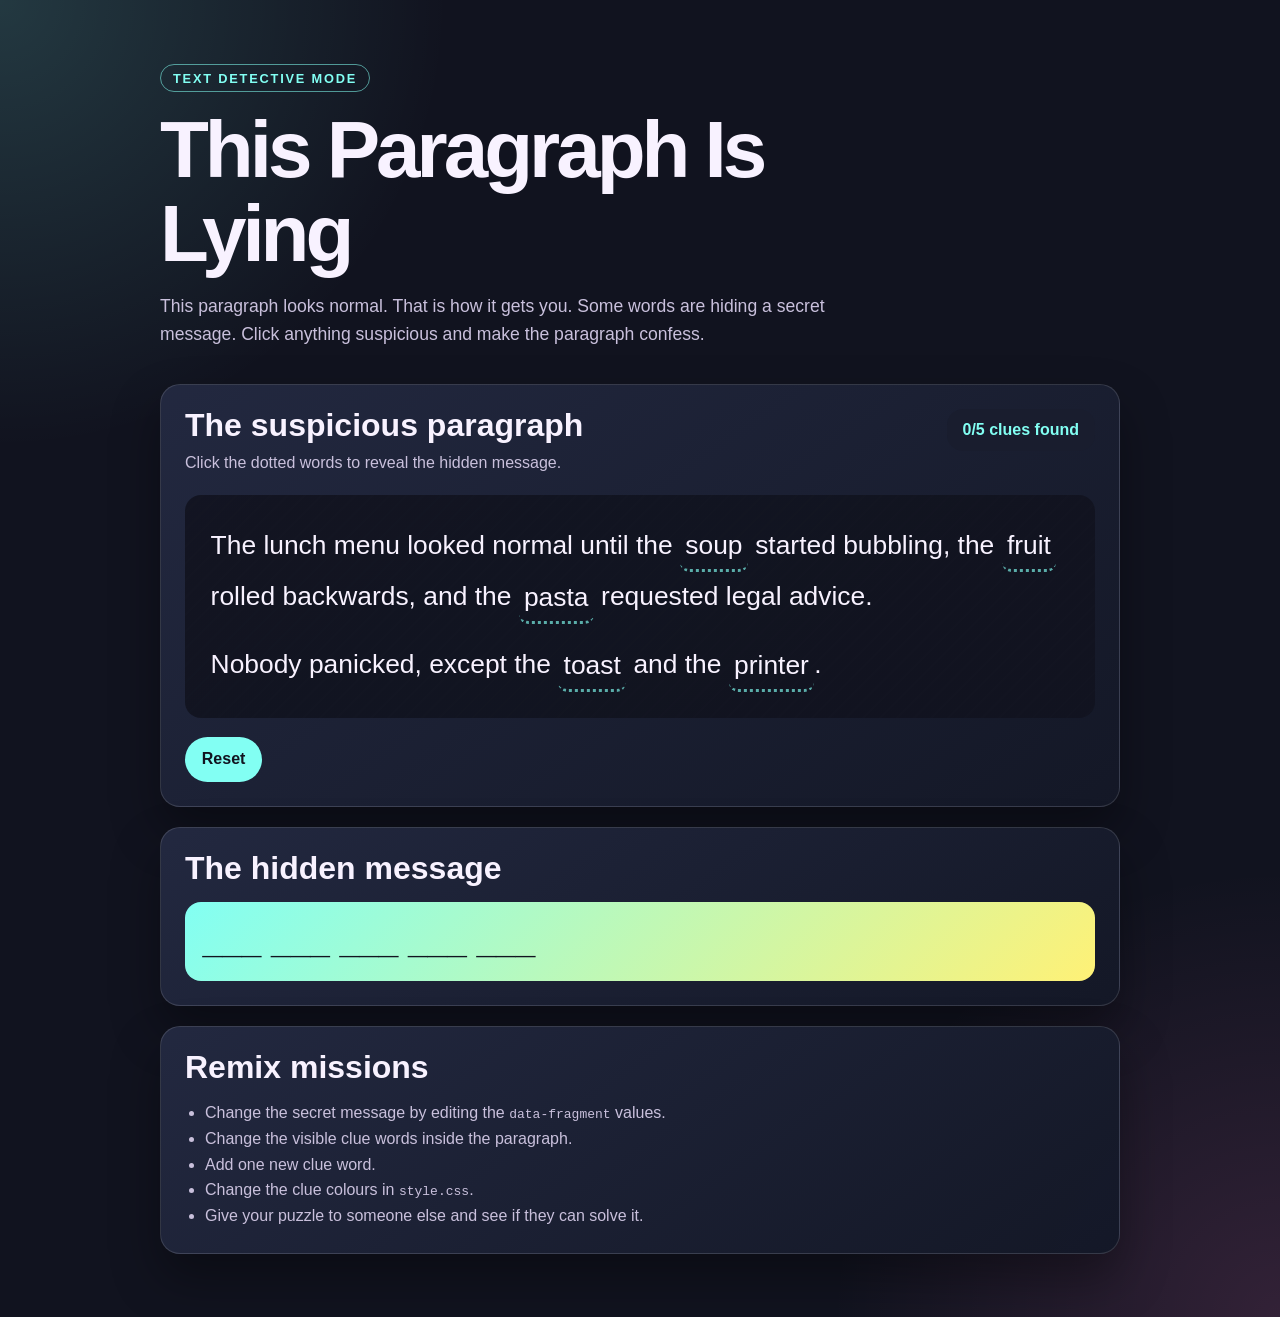
==== en/code/this-paragraph-is-lying-complete/index.html @ da9e0484 "first pass" ====
<!doctype html>
<html lang="en-GB">
  <head>
    <meta charset="utf-8">
    <meta name="viewport" content="width=device-width, initial-scale=1">
    <title>This Paragraph Is Lying</title>
    <link rel="stylesheet" href="style.css">
  </head>
  <body>
    <main class="app">
      <section class="hero">
        <p class="eyebrow">TEXT DETECTIVE MODE</p>
        <h1>This Paragraph Is Lying</h1>
        <p class="intro">
          This paragraph looks normal. That is how it gets you. Some words are
          hiding a secret message. Click anything suspicious and make the
          paragraph confess.
        </p>
      </section>

      <section class="panel" aria-labelledby="paragraph-heading">
        <header class="panel-header">
          <div>
            <h2 id="paragraph-heading">The suspicious paragraph</h2>
            <p class="hint-text">
              Click the dotted words to reveal the hidden message.
            </p>
          </div>

          <p class="counter">
            <span id="found-count">0</span>/<span id="total-count">0</span>
            clues found
          </p>
        </header>

        <!-- Each clue button shows one word and stores one hidden fragment. -->
        <article class="paragraph-box" aria-label="A strange paragraph hiding a secret message">
          <p>
            The lunch menu looked normal until the
            <button class="clue-word" data-fragment="your" aria-pressed="false" type="button">soup</button>
            started bubbling, the
            <button class="clue-word" data-fragment="homework" aria-pressed="false" type="button">fruit</button>
            rolled backwards, and the
            <button class="clue-word" data-fragment="escaped" aria-pressed="false" type="button">pasta</button>
            requested legal advice.
          </p>

          <p>
            Nobody panicked, except the
            <button class="clue-word" data-fragment="into" aria-pressed="false" type="button">toast</button>
            and the
            <button class="clue-word" data-fragment="space" aria-pressed="false" type="button">printer</button>.
          </p>
        </article>

        <div class="controls">
          <button id="reset-button" type="button">Reset</button>
        </div>
      </section>

      <section class="panel message-card" aria-labelledby="message-heading">
        <h2 id="message-heading">The hidden message</h2>
        <p id="hidden-message" class="hidden-message" aria-live="polite">
          Click clues to reveal the message.
        </p>
      </section>

      <section class="panel" aria-labelledby="remix-heading">
        <h2 id="remix-heading">Remix missions</h2>
        <ul class="missions">
          <li>Change the secret message by editing the <code>data-fragment</code> values.</li>
          <li>Change the visible clue words inside the paragraph.</li>
          <li>Add one new clue word.</li>
          <li>Change the clue colours in <code>style.css</code>.</li>
          <li>Give your puzzle to someone else and see if they can solve it.</li>
        </ul>
      </section>
    </main>

    <script src="script.js"></script>
  </body>
</html>
---- en/code/this-paragraph-is-lying-complete/style.css ----
/* The layout is finished so learners can focus on the clue mechanic. */
* {
  box-sizing: border-box;
}

:root {
  --background: #11131f;
  --panel: #232941;
  --text: #f8f2ff;
  --muted: #c9c0dc;
  --clue: #82fff3;
  --warning: #fff176;
  --dark-text: #11131f;
  --shadow: rgba(0, 0, 0, 0.35);
}

body {
  margin: 0;
  min-height: 100vh;
  color: var(--text);
  font-family: Arial, sans-serif;
  background:
    radial-gradient(circle at top left, rgba(130, 255, 243, 0.16), transparent 28rem),
    radial-gradient(circle at bottom right, rgba(255, 122, 200, 0.14), transparent 28rem),
    var(--background);
}

button {
  font: inherit;
}

.app {
  width: min(960px, calc(100% - 2rem));
  margin: 0 auto;
  padding: 2rem 0 4rem;
}

.hero {
  padding: 2rem 0 1rem;
}

.eyebrow {
  display: inline-block;
  margin: 0 0 1rem;
  padding: 0.35rem 0.75rem;
  border: 1px solid rgba(130, 255, 243, 0.55);
  border-radius: 999px;
  color: var(--clue);
  font-size: 0.8rem;
  font-weight: 900;
  letter-spacing: 0.14em;
}

h1,
h2 {
  margin: 0;
  line-height: 1.05;
}

h1 {
  max-width: 800px;
  font-size: clamp(2.4rem, 8vw, 5rem);
  letter-spacing: -0.05em;
}

h2 {
  font-size: clamp(1.35rem, 3vw, 2rem);
}

.intro,
.hint-text,
.missions {
  color: var(--muted);
  line-height: 1.6;
}

.intro {
  max-width: 700px;
  margin: 1rem 0 0;
  font-size: 1.1rem;
}

.panel {
  margin-top: 1.25rem;
  padding: clamp(1rem, 3vw, 1.5rem);
  border: 1px solid rgba(255, 255, 255, 0.13);
  border-radius: 1.25rem;
  background: linear-gradient(145deg, rgba(35, 41, 65, 0.98), rgba(20, 24, 39, 0.98));
  box-shadow: 0 1.5rem 3rem var(--shadow);
}

.panel-header {
  display: flex;
  justify-content: space-between;
  gap: 1rem;
  align-items: flex-start;
}

.hint-text {
  margin: 0.45rem 0 0;
}

.counter {
  flex: 0 0 auto;
  margin: 0;
  padding: 0.75rem 1rem;
  border-radius: 1rem;
  background: #191d2e;
  color: var(--clue);
  font-weight: 900;
  text-align: center;
}

.paragraph-box {
  margin-top: 1.2rem;
  padding: clamp(1rem, 4vw, 1.6rem);
  border-radius: 1rem;
  background:
    linear-gradient(rgba(17, 19, 31, 0.9), rgba(17, 19, 31, 0.9)),
    repeating-linear-gradient(
      135deg,
      rgba(255, 255, 255, 0.04),
      rgba(255, 255, 255, 0.04) 2px,
      transparent 2px,
      transparent 12px
    );
  font-size: clamp(1.2rem, 3vw, 1.65rem);
  line-height: 1.75;
}

.paragraph-box p {
  margin: 0 0 1rem;
}

.paragraph-box p:last-child {
  margin-bottom: 0;
}

.clue-word {
  display: inline;
  margin: 0;
  padding: 0.05em 0.2em;
  border: 0;
  border-bottom: 0.12em dotted rgba(130, 255, 243, 0.65);
  border-radius: 0.35em;
  color: inherit;
  background: transparent;
  cursor: pointer;
  text-align: left;
}

.clue-word:hover,
.clue-word:focus-visible {
  color: var(--dark-text);
  background: var(--warning);
  outline: none;
}

.clue-word:focus-visible {
  outline: 0.16em solid var(--clue);
  outline-offset: 0.08em;
}

.clue-word.is-found {
  color: var(--dark-text);
  background: var(--clue);
  border-bottom-style: solid;
  font-weight: 900;
}

.clue-word.is-found::after {
  content: " ✦";
  font-size: 0.75em;
}

.controls {
  display: flex;
  flex-wrap: wrap;
  gap: 0.8rem;
  margin-top: 1.2rem;
}

.controls button {
  border: 0;
  border-radius: 999px;
  padding: 0.85rem 1.05rem;
  color: var(--dark-text);
  background: var(--clue);
  font-weight: 900;
  cursor: pointer;
}

.controls button:hover,
.controls button:focus-visible {
  outline: 0.16rem solid var(--warning);
  outline-offset: 0.16rem;
}

.hidden-message {
  min-height: 4rem;
  margin: 1rem 0 0;
  padding: 1.1rem;
  border-radius: 1rem;
  color: var(--dark-text);
  background: linear-gradient(135deg, var(--clue), var(--warning));
  font-size: clamp(1.3rem, 4vw, 2.2rem);
  font-weight: 900;
  line-height: 1.25;
}

.missions {
  margin: 1rem 0 0;
  padding-left: 1.25rem;
}

@media (max-width: 680px) {
  .panel-header {
    flex-direction: column;
  }

  .counter,
  .controls button {
    width: 100%;
  }
}
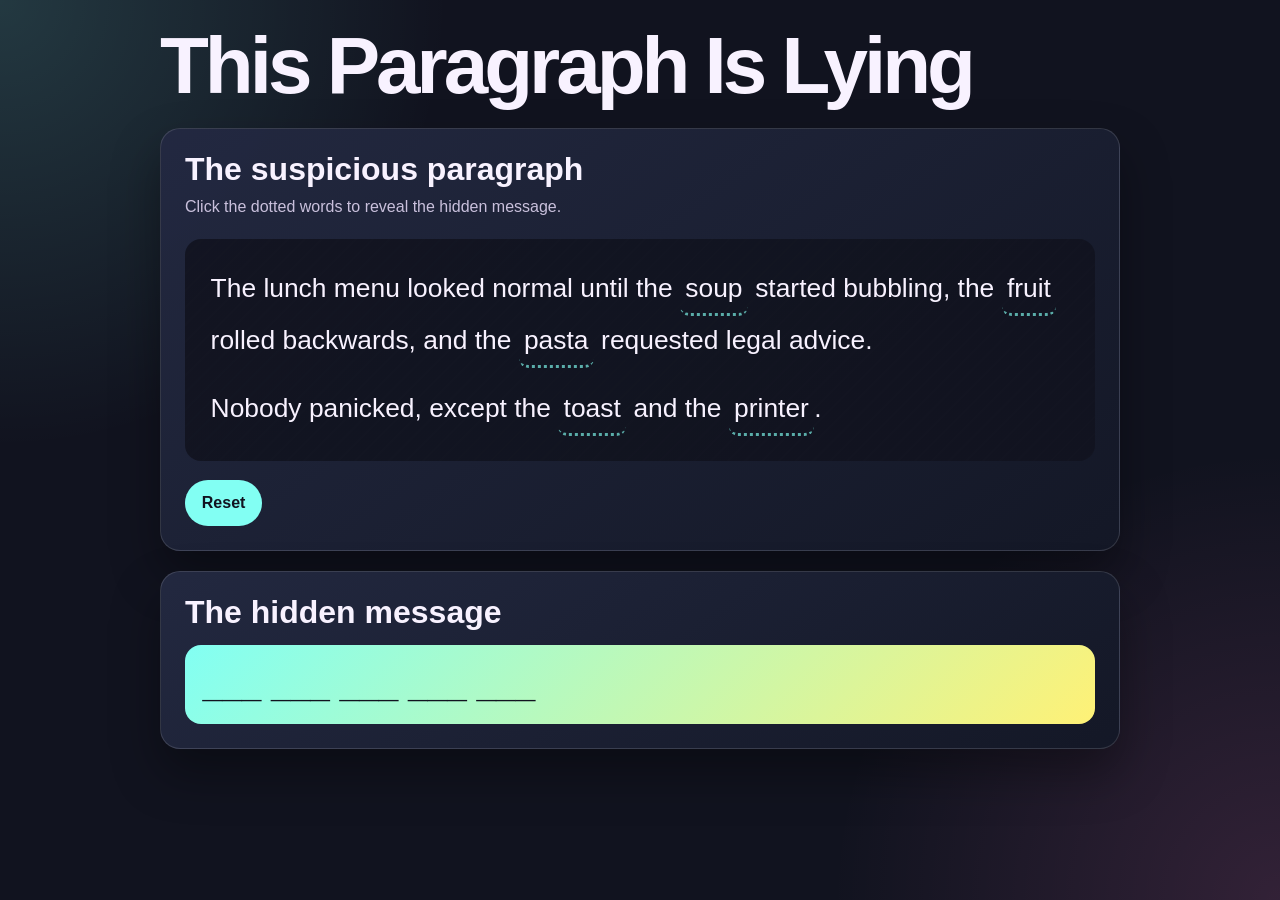
==== commit e2a65c89: "Refactor HTML structure, update JavaScript logic, and enhance CSS styles for improved clarity and fu" ====
--- a/en/code/this-paragraph-is-lying-complete/index.html
+++ b/en/code/this-paragraph-is-lying-complete/index.html
@@ -8,30 +8,13 @@
   </head>
   <body>
     <main class="app">
-      <section class="hero">
-        <p class="eyebrow">TEXT DETECTIVE MODE</p>
-        <h1>This Paragraph Is Lying</h1>
-        <p class="intro">
-          This paragraph looks normal. That is how it gets you. Some words are
-          hiding a secret message. Click anything suspicious and make the
-          paragraph confess.
-        </p>
-      </section>
+      <h1>This Paragraph Is Lying</h1>
 
       <section class="panel" aria-labelledby="paragraph-heading">
-        <header class="panel-header">
-          <div>
-            <h2 id="paragraph-heading">The suspicious paragraph</h2>
-            <p class="hint-text">
-              Click the dotted words to reveal the hidden message.
-            </p>
-          </div>
-
-          <p class="counter">
-            <span id="found-count">0</span>/<span id="total-count">0</span>
-            clues found
-          </p>
-        </header>
+        <h2 id="paragraph-heading">The suspicious paragraph</h2>
+        <p class="hint-text">
+          Click the dotted words to reveal the hidden message.
+        </p>
 
         <!-- Each clue button shows one word and stores one hidden fragment. -->
         <article class="paragraph-box" aria-label="A strange paragraph hiding a secret message">
@@ -58,22 +41,11 @@
         </div>
       </section>
 
-      <section class="panel message-card" aria-labelledby="message-heading">
+      <section class="panel" aria-labelledby="message-heading">
         <h2 id="message-heading">The hidden message</h2>
         <p id="hidden-message" class="hidden-message" aria-live="polite">
           Click clues to reveal the message.
         </p>
-      </section>
-
-      <section class="panel" aria-labelledby="remix-heading">
-        <h2 id="remix-heading">Remix missions</h2>
-        <ul class="missions">
-          <li>Change the secret message by editing the <code>data-fragment</code> values.</li>
-          <li>Change the visible clue words inside the paragraph.</li>
-          <li>Add one new clue word.</li>
-          <li>Change the clue colours in <code>style.css</code>.</li>
-          <li>Give your puzzle to someone else and see if they can solve it.</li>
-        </ul>
       </section>
     </main>
 
--- a/en/code/this-paragraph-is-lying-complete/style.css
+++ b/en/code/this-paragraph-is-lying-complete/style.css
@@ -32,23 +32,7 @@
 .app {
   width: min(960px, calc(100% - 2rem));
   margin: 0 auto;
-  padding: 2rem 0 4rem;
-}
-
-.hero {
-  padding: 2rem 0 1rem;
-}
-
-.eyebrow {
-  display: inline-block;
-  margin: 0 0 1rem;
-  padding: 0.35rem 0.75rem;
-  border: 1px solid rgba(130, 255, 243, 0.55);
-  border-radius: 999px;
-  color: var(--clue);
-  font-size: 0.8rem;
-  font-weight: 900;
-  letter-spacing: 0.14em;
+  padding: 1.5rem 0 3rem;
 }
 
 h1,
@@ -58,7 +42,7 @@
 }
 
 h1 {
-  max-width: 800px;
+  margin-bottom: 1.25rem;
   font-size: clamp(2.4rem, 8vw, 5rem);
   letter-spacing: -0.05em;
 }
@@ -67,17 +51,9 @@
   font-size: clamp(1.35rem, 3vw, 2rem);
 }
 
-.intro,
-.hint-text,
-.missions {
+.hint-text {
   color: var(--muted);
   line-height: 1.6;
-}
-
-.intro {
-  max-width: 700px;
-  margin: 1rem 0 0;
-  font-size: 1.1rem;
 }
 
 .panel {
@@ -89,26 +65,8 @@
   box-shadow: 0 1.5rem 3rem var(--shadow);
 }
 
-.panel-header {
-  display: flex;
-  justify-content: space-between;
-  gap: 1rem;
-  align-items: flex-start;
-}
-
 .hint-text {
   margin: 0.45rem 0 0;
-}
-
-.counter {
-  flex: 0 0 auto;
-  margin: 0;
-  padding: 0.75rem 1rem;
-  border-radius: 1rem;
-  background: #191d2e;
-  color: var(--clue);
-  font-weight: 900;
-  text-align: center;
 }
 
 .paragraph-box {
@@ -208,17 +166,7 @@
   line-height: 1.25;
 }
 
-.missions {
-  margin: 1rem 0 0;
-  padding-left: 1.25rem;
-}
-
 @media (max-width: 680px) {
-  .panel-header {
-    flex-direction: column;
-  }
-
-  .counter,
   .controls button {
     width: 100%;
   }
